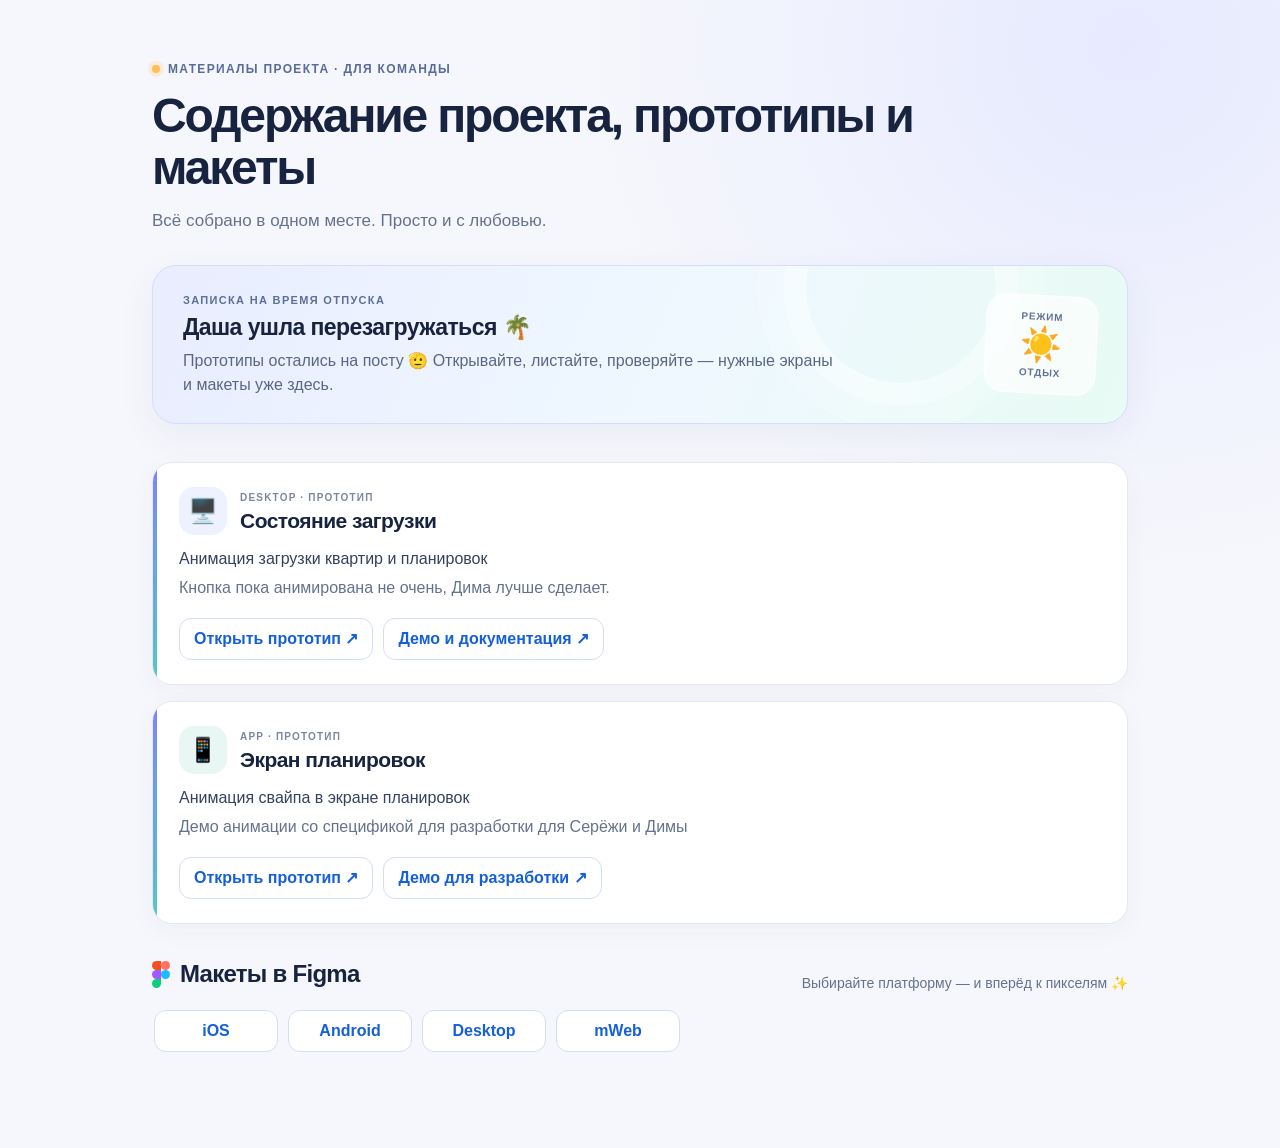
==== index.html @ 186eafad "Remove icons from platform chips" ====
<!doctype html>
<html lang="ru">
<head>
  <meta charset="utf-8">
  <meta name="viewport" content="width=device-width, initial-scale=1">
  <meta name="robots" content="noindex, nofollow">
  <title>Содержание проекта, прототипы и макеты</title>
  <style>
    *{box-sizing:border-box}
    :root{color-scheme:light;--ink:#18233f;--muted:#66728d;--blue:#1769f5;--line:#e3e8f3}
    body{max-width:1040px;margin:0 auto;padding:56px 32px 88px;font:16px/1.5 Inter,-apple-system,BlinkMacSystemFont,"Segoe UI",sans-serif;color:var(--ink);background:radial-gradient(ellipse at 88% 4%,#e7eaff 0,transparent 34%),#f6f7fc}
    h1,h2,h3,p{margin:0}
    header{margin-bottom:28px}
    .eyebrow{display:inline-flex;align-items:center;gap:8px;margin-bottom:12px;color:#586b9a;font-size:12px;font-weight:750;letter-spacing:.11em;text-transform:uppercase}
    .eyebrow::before{content:"";width:8px;height:8px;border-radius:50%;background:#ffbf54;box-shadow:0 0 0 4px #ffbf5430}
    h1{max-width:800px;font-size:clamp(34px,5vw,48px);line-height:1.08;letter-spacing:-.045em}
    .intro{margin-top:14px;color:var(--muted);font-size:17px}
    .holiday-note{position:relative;display:flex;align-items:center;justify-content:space-between;gap:24px;overflow:hidden;margin:32px 0 38px;padding:26px 30px;border:1px solid #d4dcff;border-radius:24px;background:linear-gradient(112deg,#e9edff 0%,#eff8ff 54%,#e8fbf4 100%);box-shadow:0 12px 36px #314b8710}
    .holiday-note::after{content:"";position:absolute;right:130px;top:-74px;width:190px;height:190px;border:1px solid #ffffffa8;border-radius:50%;box-shadow:0 0 0 22px #ffffff45,0 0 0 48px #ffffff28;pointer-events:none}
    .holiday-copy,.holiday-sticker{position:relative;z-index:1}
    .holiday-kicker{display:block;margin-bottom:5px;color:#5d6e9a;font-size:11px;font-weight:800;letter-spacing:.12em;text-transform:uppercase}
    .holiday-note h2{font-size:23px;line-height:1.2;letter-spacing:-.025em}
    .holiday-note p{max-width:650px;margin-top:8px;color:#596784}
    .holiday-sticker{flex:none;display:grid;justify-items:center;gap:2px;min-width:112px;padding:13px 15px;border:1px solid #ffffffbd;border-radius:20px;background:#ffffffa8;transform:rotate(3deg)}
    .holiday-sticker span{color:#627292;font-size:10px;font-weight:800;letter-spacing:.08em;text-transform:uppercase}
    .holiday-sticker strong{font-size:34px;line-height:1.1}
    .cards{display:grid;gap:16px}
    .prototype-card{position:relative;overflow:hidden;padding:24px 26px;border:1px solid var(--line);border-radius:20px;background:#fff;box-shadow:0 8px 28px #27385b09;transition:transform 160ms ease,box-shadow 160ms ease}
    .prototype-card:hover{transform:translateY(-2px);box-shadow:0 14px 34px #27385b14}
    .prototype-card::before{content:"";position:absolute;left:0;top:0;bottom:0;width:4px;background:linear-gradient(180deg,#7a83ff,#57c8c0)}
    .card-heading{display:flex;align-items:center;gap:13px;margin-bottom:12px}
    .card-icon{display:grid;place-items:center;flex:none;width:48px;height:48px;border-radius:15px;background:#eef1ff;font-size:24px}
    .app-card .card-icon{background:#e9f7f4}
    .card-kicker{display:block;margin-bottom:3px;color:#7b86a0;font-size:10px;font-weight:800;letter-spacing:.12em;text-transform:uppercase}
    h3{font-size:21px;line-height:1.2;letter-spacing:-.025em}
    .prototype-card p{color:#34415f}
    .prototype-card p+p{margin-top:5px;color:var(--muted)}
    .links{display:flex;gap:10px;flex-wrap:wrap;margin-top:18px}
    a{color:var(--blue)}
    .links a,.figma-links a{display:inline-flex;align-items:center;gap:8px;min-height:42px;padding:8px 14px;border:1px solid #d4def3;border-radius:12px;background:#fff;color:#145fda;font-weight:650;text-decoration:none;transition:background 140ms ease,border-color 140ms ease,transform 140ms ease}
    .links a:hover,.figma-links a:hover{transform:translateY(-1px);border-color:#abc2f3;background:#f2f6ff}
    a:focus-visible{outline:3px solid #8eb3ff;outline-offset:3px}
    .figma-section{margin-top:36px}
    .section-heading{display:flex;align-items:baseline;justify-content:space-between;gap:16px;margin-bottom:14px}
    .section-heading h2{font-size:24px;line-height:1.2;letter-spacing:-.03em}
    .figma-heading{display:flex;align-items:center;gap:10px}
    .figma-mark{display:block;width:18px;height:27px;flex:none}
    .section-heading p{color:var(--muted);font-size:14px}
    .figma-links{display:flex;gap:10px;flex-wrap:nowrap;overflow-x:auto;white-space:nowrap;padding:2px 2px 8px;scrollbar-width:thin}
    .figma-links a{min-width:124px;justify-content:center}
    @media(max-width:650px){body{padding:34px 18px 56px}.holiday-note{align-items:flex-start;margin:24px 0 30px;padding:22px 20px}.holiday-sticker{min-width:78px;padding:10px}.holiday-sticker span{font-size:8px}.holiday-sticker strong{font-size:28px}.holiday-note h2{font-size:20px}.section-heading{display:block}.section-heading p{margin-top:5px}.prototype-card{padding:21px 20px}}
    @media(prefers-reduced-motion:reduce){*,*::before,*::after{scroll-behavior:auto!important;transition:none!important}}
  </style>
</head>
<body>
  <header>
    <div class="eyebrow">Материалы проекта · для команды</div>
    <h1>Содержание проекта, прототипы и макеты</h1>
    <p class="intro">Всё собрано в одном месте. Просто и с любовью.</p>
  </header>

  <aside class="holiday-note" aria-label="Записка на время отпуска">
    <div class="holiday-copy">
      <span class="holiday-kicker">Записка на время отпуска</span>
      <h2>Даша ушла перезагружаться 🌴</h2>
      <p>Прототипы остались на посту 🫡 Открывайте, листайте, проверяйте — нужные экраны и макеты уже здесь.</p>
    </div>
    <div class="holiday-sticker" aria-hidden="true"><span>режим</span><strong>☀️</strong><span>отдых</span></div>
  </aside>

  <section id="apartments" class="cards" aria-label="Прототипы">
    <article class="prototype-card">
      <div class="card-heading">
        <span class="card-icon" aria-hidden="true">🖥️</span>
        <div><span class="card-kicker">Desktop · прототип</span><h3>Состояние загрузки</h3></div>
      </div>
      <p>Анимация загрузки квартир и планировок</p>
      <p>Кнопка пока анимирована не очень, Дима лучше сделает.</p>
      <div class="links">
        <a href="apartments-a-loading/index.html?v=2">Открыть прототип ↗</a>
        <a href="apartments-a-loading/documentation.html?v=2">Демо и документация ↗</a>
      </div>
    </article>
    <article class="prototype-card app-card">
      <div class="card-heading">
        <span class="card-icon" aria-hidden="true">📱</span>
        <div><span class="card-kicker">App · прототип</span><h3>Экран планировок</h3></div>
      </div>
      <p>Анимация свайпа в экране планировок</p>
      <p>Демо анимации со спецификой для разработки для Серёжи и Димы</p>
      <div class="links">
        <a href="lesnaya-collection/prototype/index.html?v=20261010-offers12-300">Открыть прототип ↗</a>
        <a href="lesnaya-collection/dev-demo/developer-demo.html?v=20261010-offers12-300">Демо для разработки ↗</a>
      </div>
    </article>
  </section>

  <section class="figma-section" aria-labelledby="figma-title">
    <div class="section-heading">
      <h2 id="figma-title" class="figma-heading"><svg class="figma-mark" viewBox="0 0 24 36" aria-hidden="true"><path fill="#F24E1E" d="M6 0h6v12H6A6 6 0 0 1 6 0Z"/><circle fill="#FF7262" cx="18" cy="6" r="6"/><path fill="#A259FF" d="M6 12h6v12H6a6 6 0 0 1 0-12Z"/><circle fill="#1ABCFE" cx="18" cy="18" r="6"/><path fill="#0ACF83" d="M6 24h6v6a6 6 0 1 1-6-6Z"/></svg>Макеты в Figma</h2>
      <p>Выбирайте платформу — и вперёд к пикселям ✨</p>
    </div>
    <div class="figma-links">
      <a href="https://www.figma.com/design/IIbR2wbzwCwfSQuuDYLpZu/New-%D1%80%D0%B0%D1%81%D0%BA%D0%B2%D0%B0%D1%80%D1%82%D0%B8%D1%80%D0%BD%D0%B8%D0%BA?node-id=425-99694" aria-label="Макет iOS в Figma"><span>iOS</span></a>
      <a href="https://www.figma.com/design/IIbR2wbzwCwfSQuuDYLpZu/New-%D1%80%D0%B0%D1%81%D0%BA%D0%B2%D0%B0%D1%80%D1%82%D0%B8%D1%80%D0%BD%D0%B8%D0%BA?node-id=648-149261" aria-label="Макет Android в Figma"><span>Android</span></a>
      <a href="https://www.figma.com/design/IIbR2wbzwCwfSQuuDYLpZu/New-%D1%80%D0%B0%D1%81%D0%BA%D0%B2%D0%B0%D1%80%D1%82%D0%B8%D1%80%D0%BD%D0%B8%D0%BA?node-id=648-149258" aria-label="Макет Desktop в Figma"><span>Desktop</span></a>
      <a href="https://www.figma.com/design/IIbR2wbzwCwfSQuuDYLpZu/New-%D1%80%D0%B0%D1%81%D0%BA%D0%B2%D0%B0%D1%80%D1%82%D0%B8%D1%80%D0%BD%D0%B8%D0%BA?node-id=648-149259" aria-label="Макет mWeb в Figma"><span>mWeb</span></a>
    </div>
  </section>
</body>
</html>
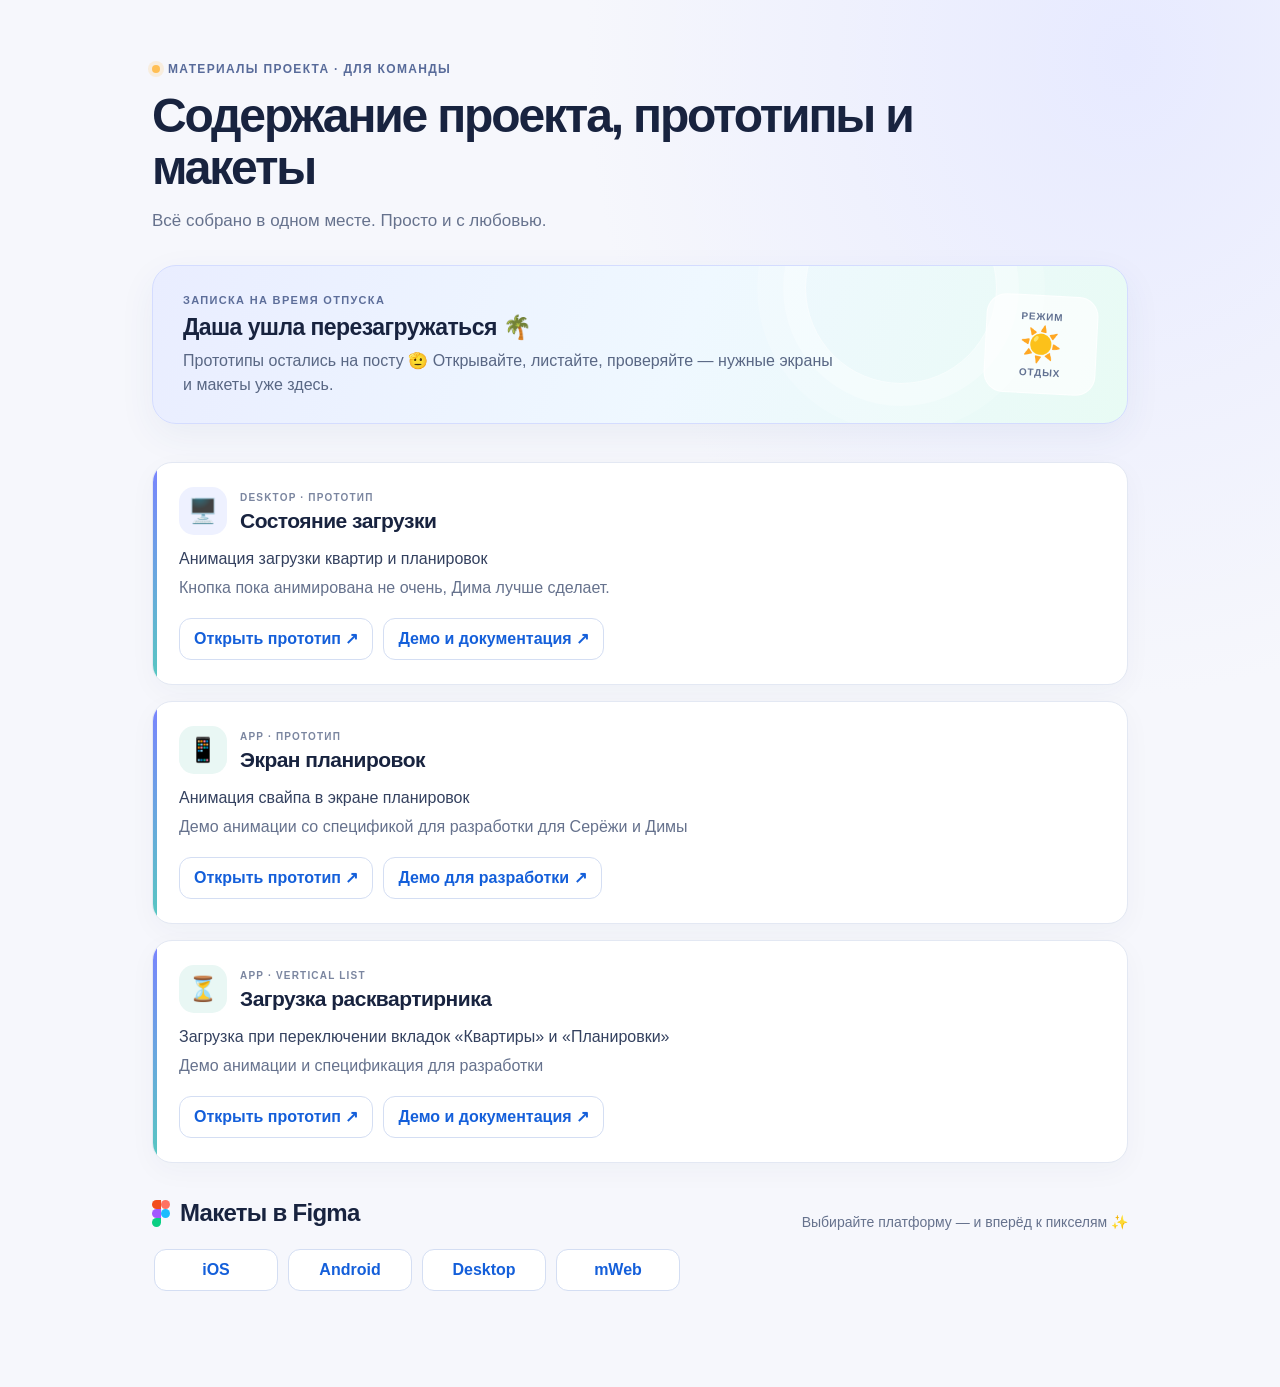
==== commit 0f745c5d: "Publish apartment loading prototype and demo" ====
--- a/index.html
+++ b/index.html
@@ -93,6 +93,18 @@
         <a href="lesnaya-collection/dev-demo/developer-demo.html?v=20261010-offers12-300">Демо для разработки ↗</a>
       </div>
     </article>
+    <article class="prototype-card app-card">
+      <div class="card-heading">
+        <span class="card-icon" aria-hidden="true">⏳</span>
+        <div><span class="card-kicker">App · vertical list</span><h3>Загрузка расквартирника</h3></div>
+      </div>
+      <p>Загрузка при переключении вкладок «Квартиры» и «Планировки»</p>
+      <p>Демо анимации и спецификация для разработки</p>
+      <div class="links">
+        <a href="kaob-vertical-list-loading/index.html?v=20261009-tabs-loading">Открыть прототип ↗</a>
+        <a href="kaob-vertical-list-loading/documentation.html?v=20261009-tabs-loading">Демо и документация ↗</a>
+      </div>
+    </article>
   </section>
 
   <section class="figma-section" aria-labelledby="figma-title">
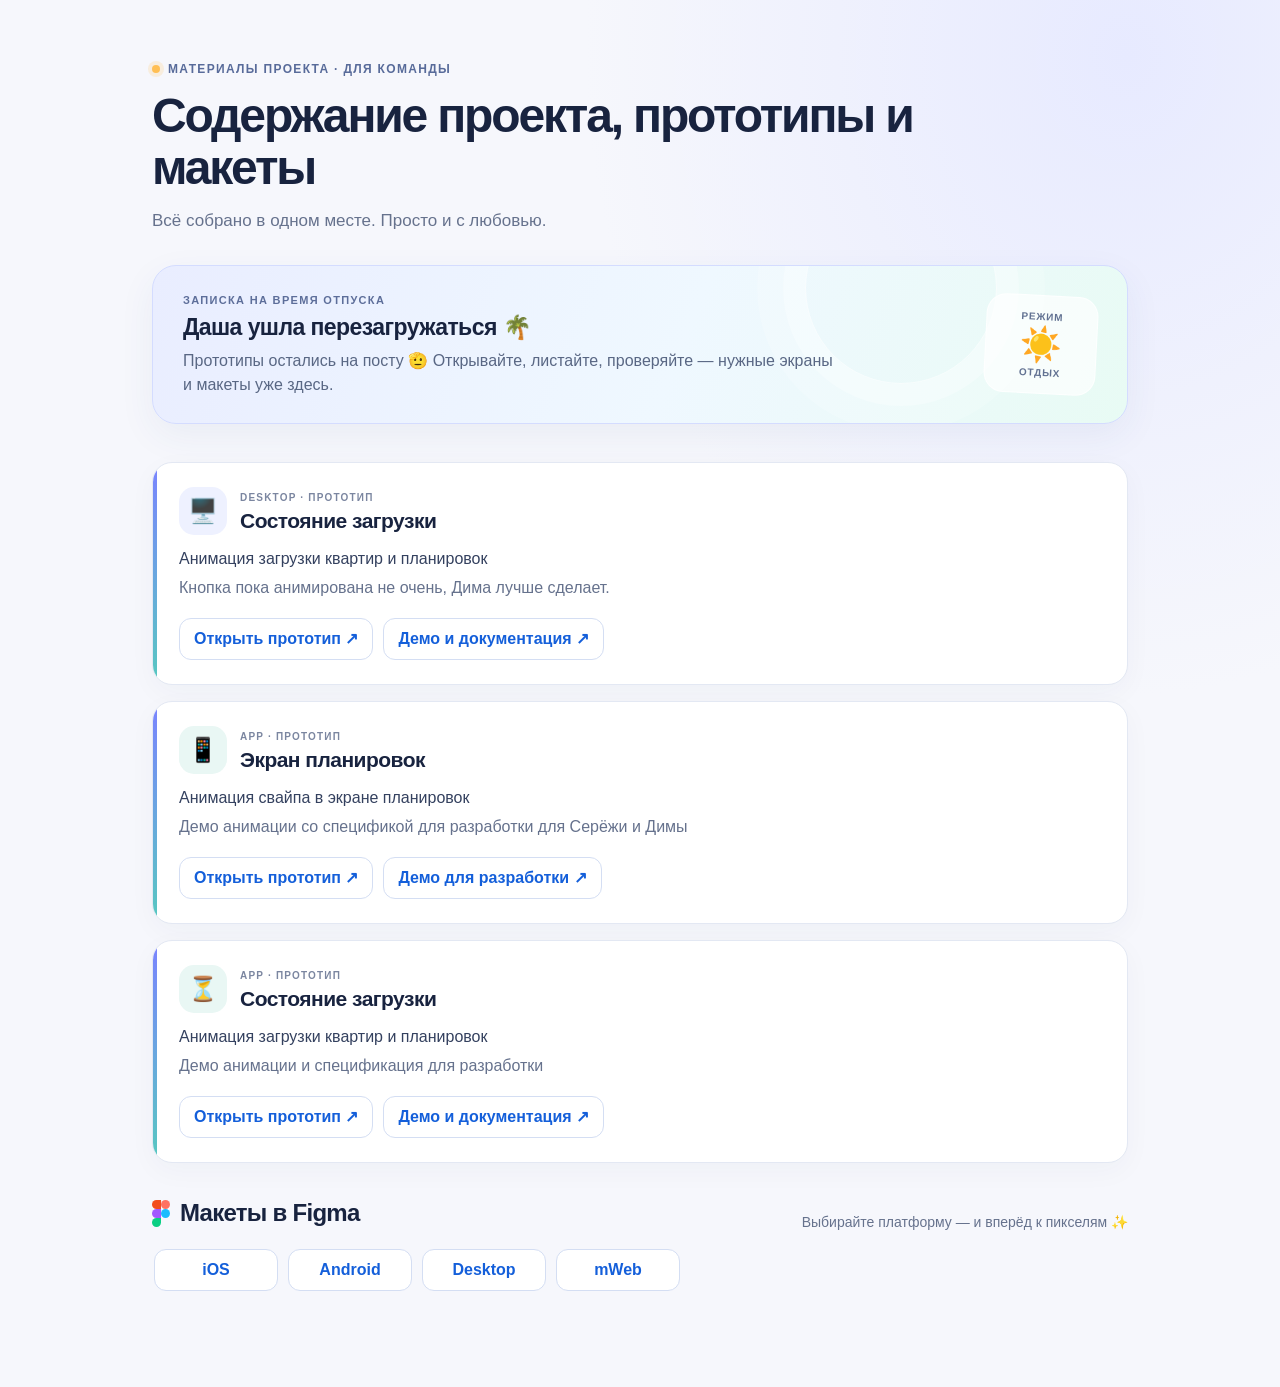
==== commit 85e249be: "Rename loading prototype card" ====
--- a/index.html
+++ b/index.html
@@ -96,9 +96,9 @@
     <article class="prototype-card app-card">
       <div class="card-heading">
         <span class="card-icon" aria-hidden="true">⏳</span>
-        <div><span class="card-kicker">App · vertical list</span><h3>Загрузка расквартирника</h3></div>
+        <div><span class="card-kicker">App · прототип</span><h3>Состояние загрузки</h3></div>
       </div>
-      <p>Загрузка при переключении вкладок «Квартиры» и «Планировки»</p>
+      <p>Анимация загрузки квартир и планировок</p>
       <p>Демо анимации и спецификация для разработки</p>
       <div class="links">
         <a href="kaob-vertical-list-loading/index.html?v=20261009-tabs-loading">Открыть прототип ↗</a>
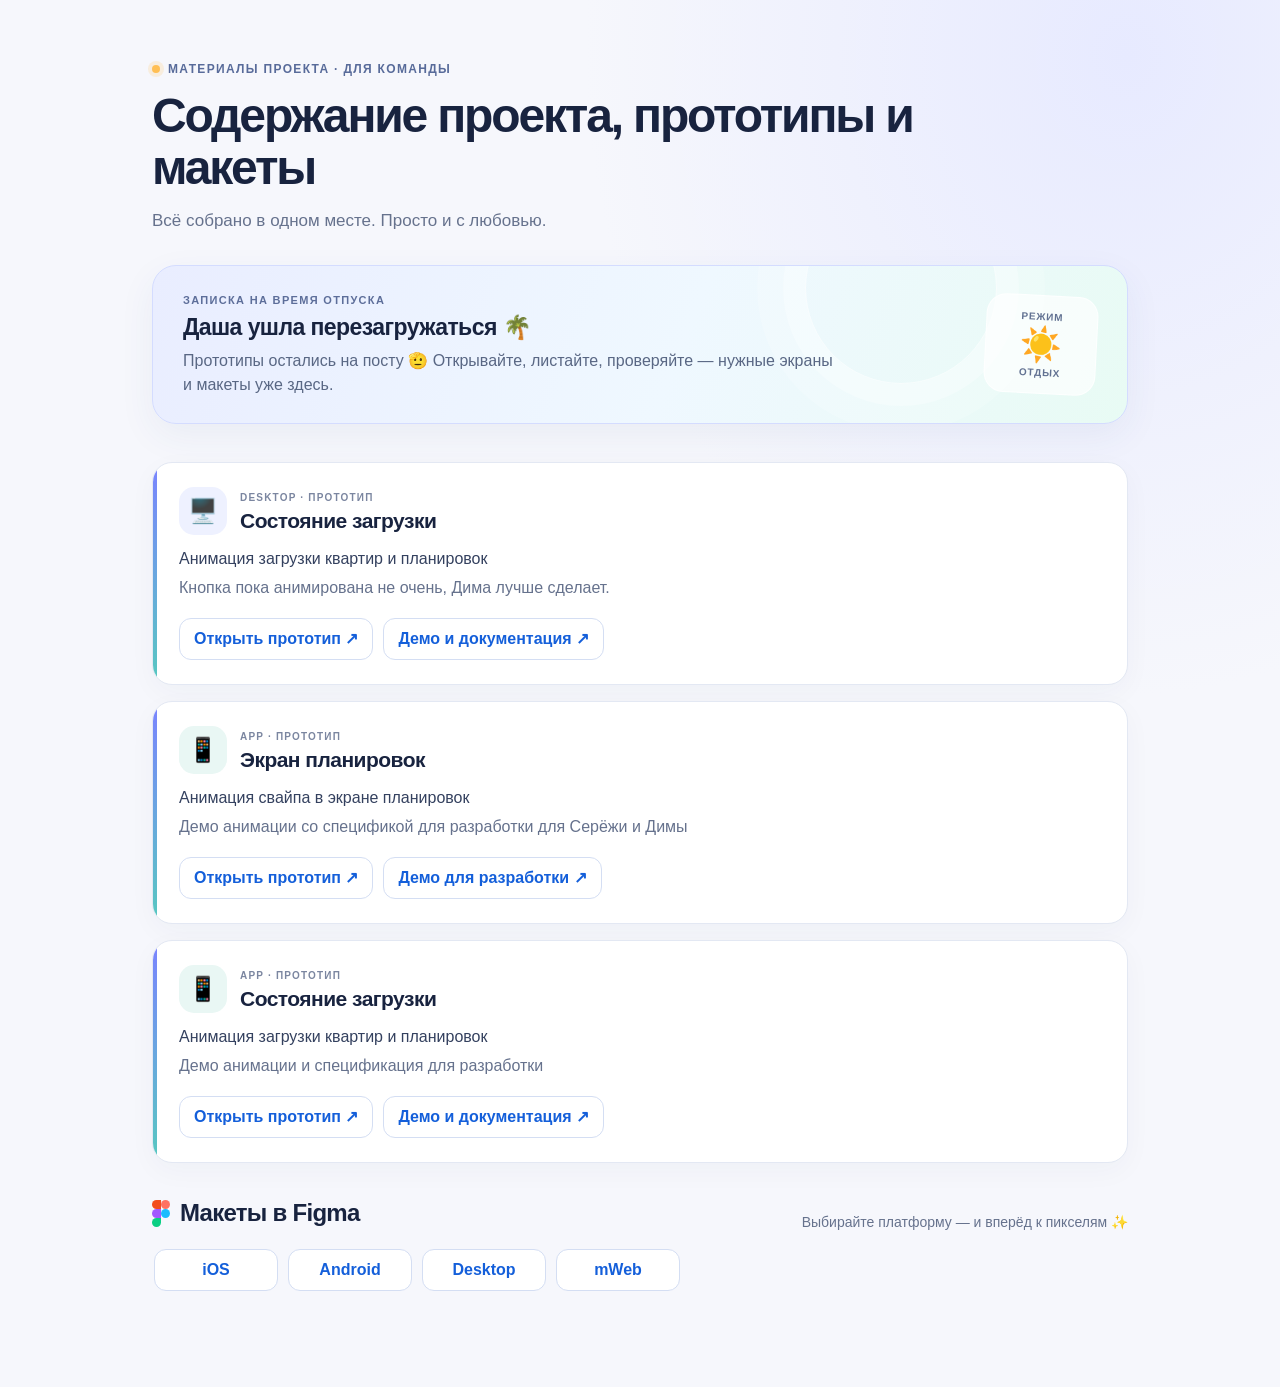
==== commit 501ab7b5: "Use phone icon for App prototype" ====
--- a/index.html
+++ b/index.html
@@ -95,7 +95,7 @@
     </article>
     <article class="prototype-card app-card">
       <div class="card-heading">
-        <span class="card-icon" aria-hidden="true">⏳</span>
+        <span class="card-icon" aria-hidden="true">📱</span>
         <div><span class="card-kicker">App · прототип</span><h3>Состояние загрузки</h3></div>
       </div>
       <p>Анимация загрузки квартир и планировок</p>
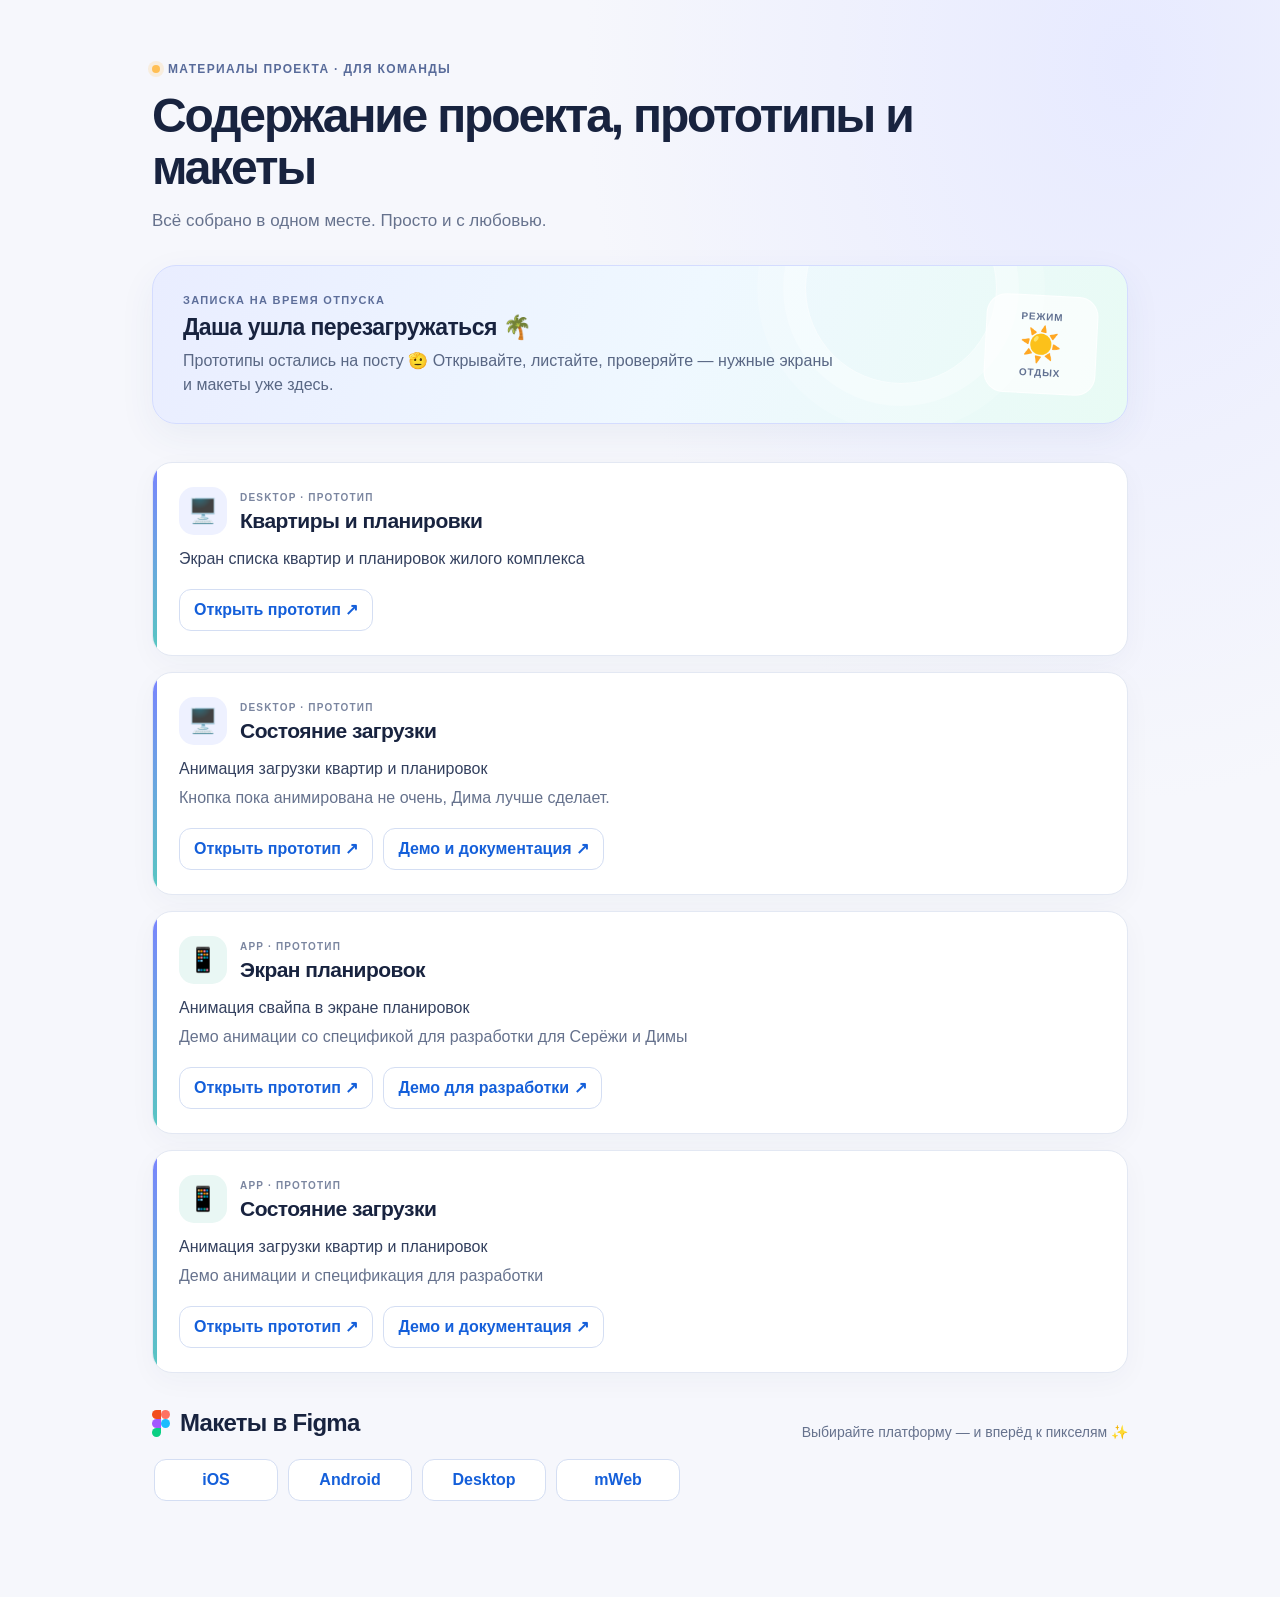
==== commit f1d640c4: "Publish apartments A prototype" ====
--- a/index.html
+++ b/index.html
@@ -72,6 +72,16 @@
     <article class="prototype-card">
       <div class="card-heading">
         <span class="card-icon" aria-hidden="true">🖥️</span>
+        <div><span class="card-kicker">Desktop · прототип</span><h3>Квартиры и планировки</h3></div>
+      </div>
+      <p>Экран списка квартир и планировок жилого комплекса</p>
+      <div class="links">
+        <a href="apartments-a/index.html">Открыть прототип ↗</a>
+      </div>
+    </article>
+    <article class="prototype-card">
+      <div class="card-heading">
+        <span class="card-icon" aria-hidden="true">🖥️</span>
         <div><span class="card-kicker">Desktop · прототип</span><h3>Состояние загрузки</h3></div>
       </div>
       <p>Анимация загрузки квартир и планировок</p>
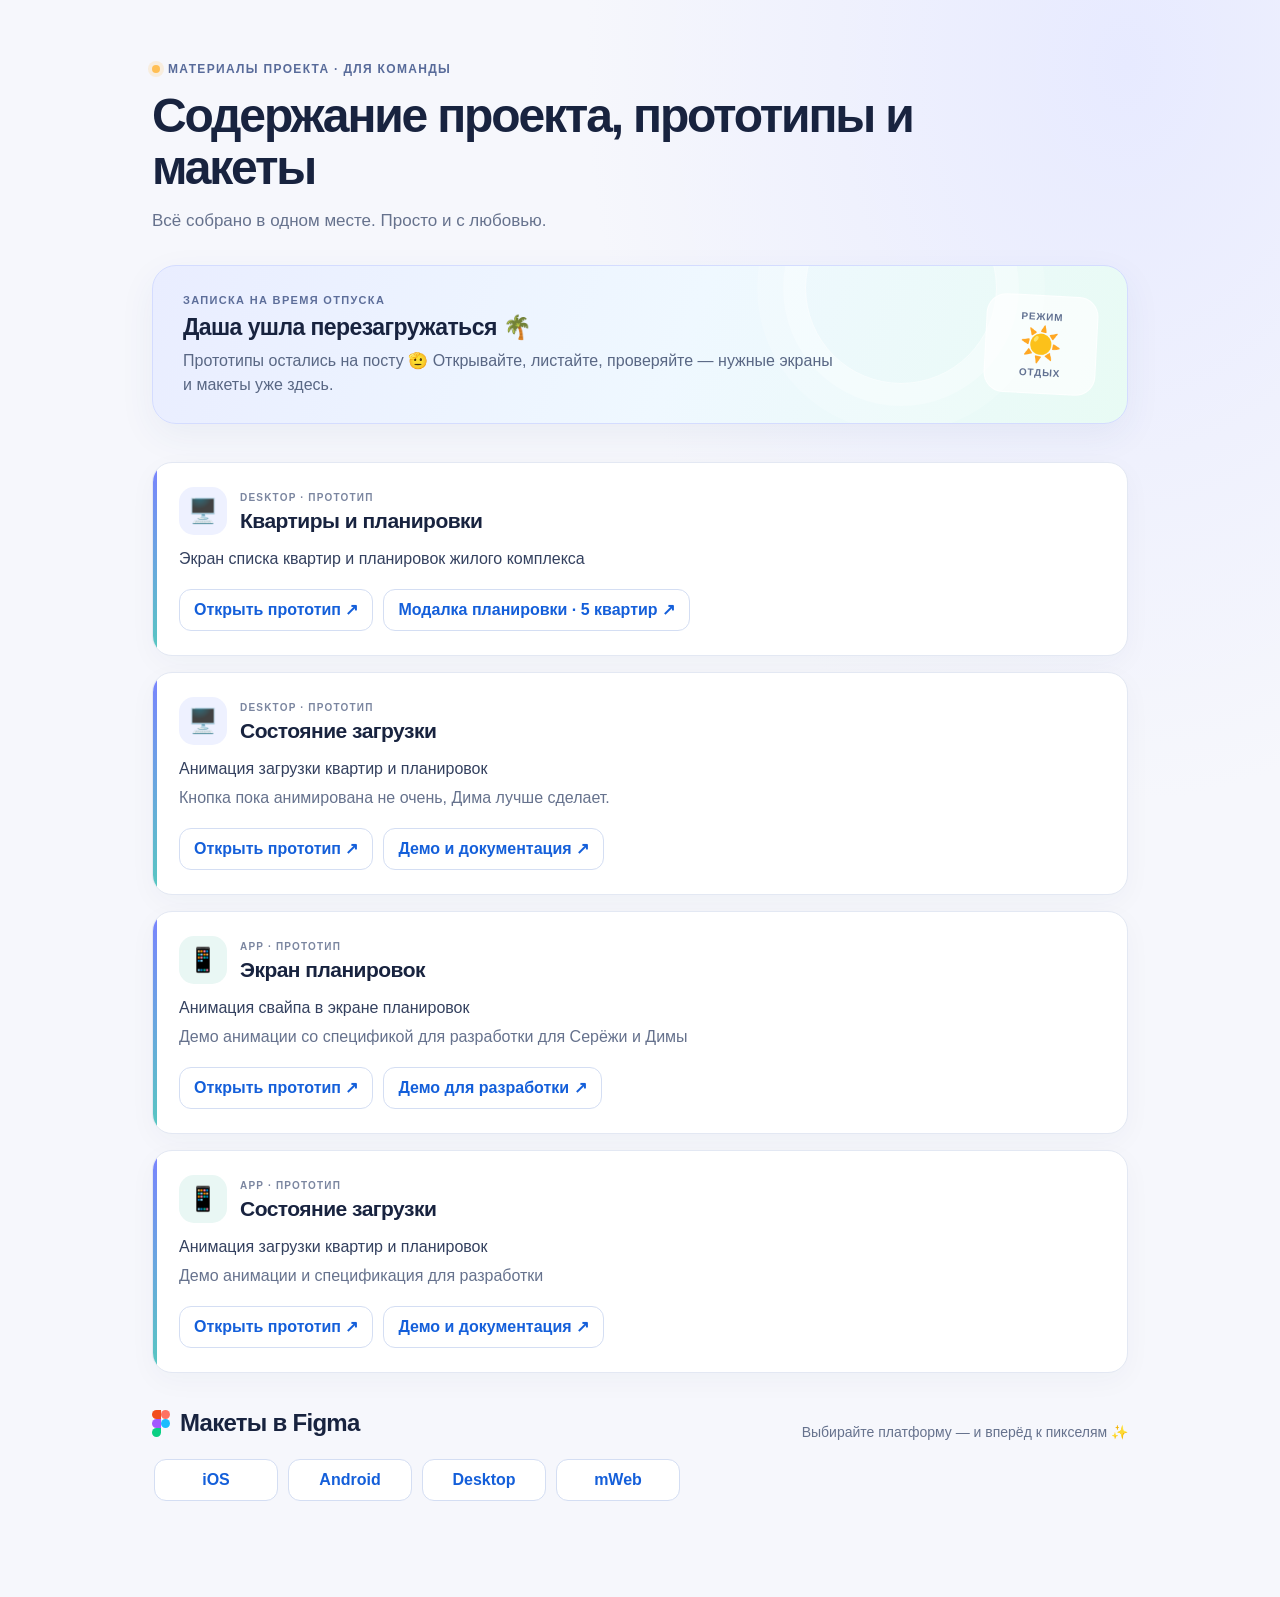
==== commit 95096fce: "Add direct link to plan modal" ====
--- a/index.html
+++ b/index.html
@@ -77,6 +77,7 @@
       <p>Экран списка квартир и планировок жилого комплекса</p>
       <div class="links">
         <a href="apartments-a/index.html">Открыть прототип ↗</a>
+        <a href="apartments-a/index.html?plan=visual-fallback-006">Модалка планировки · 5 квартир ↗</a>
       </div>
     </article>
     <article class="prototype-card">
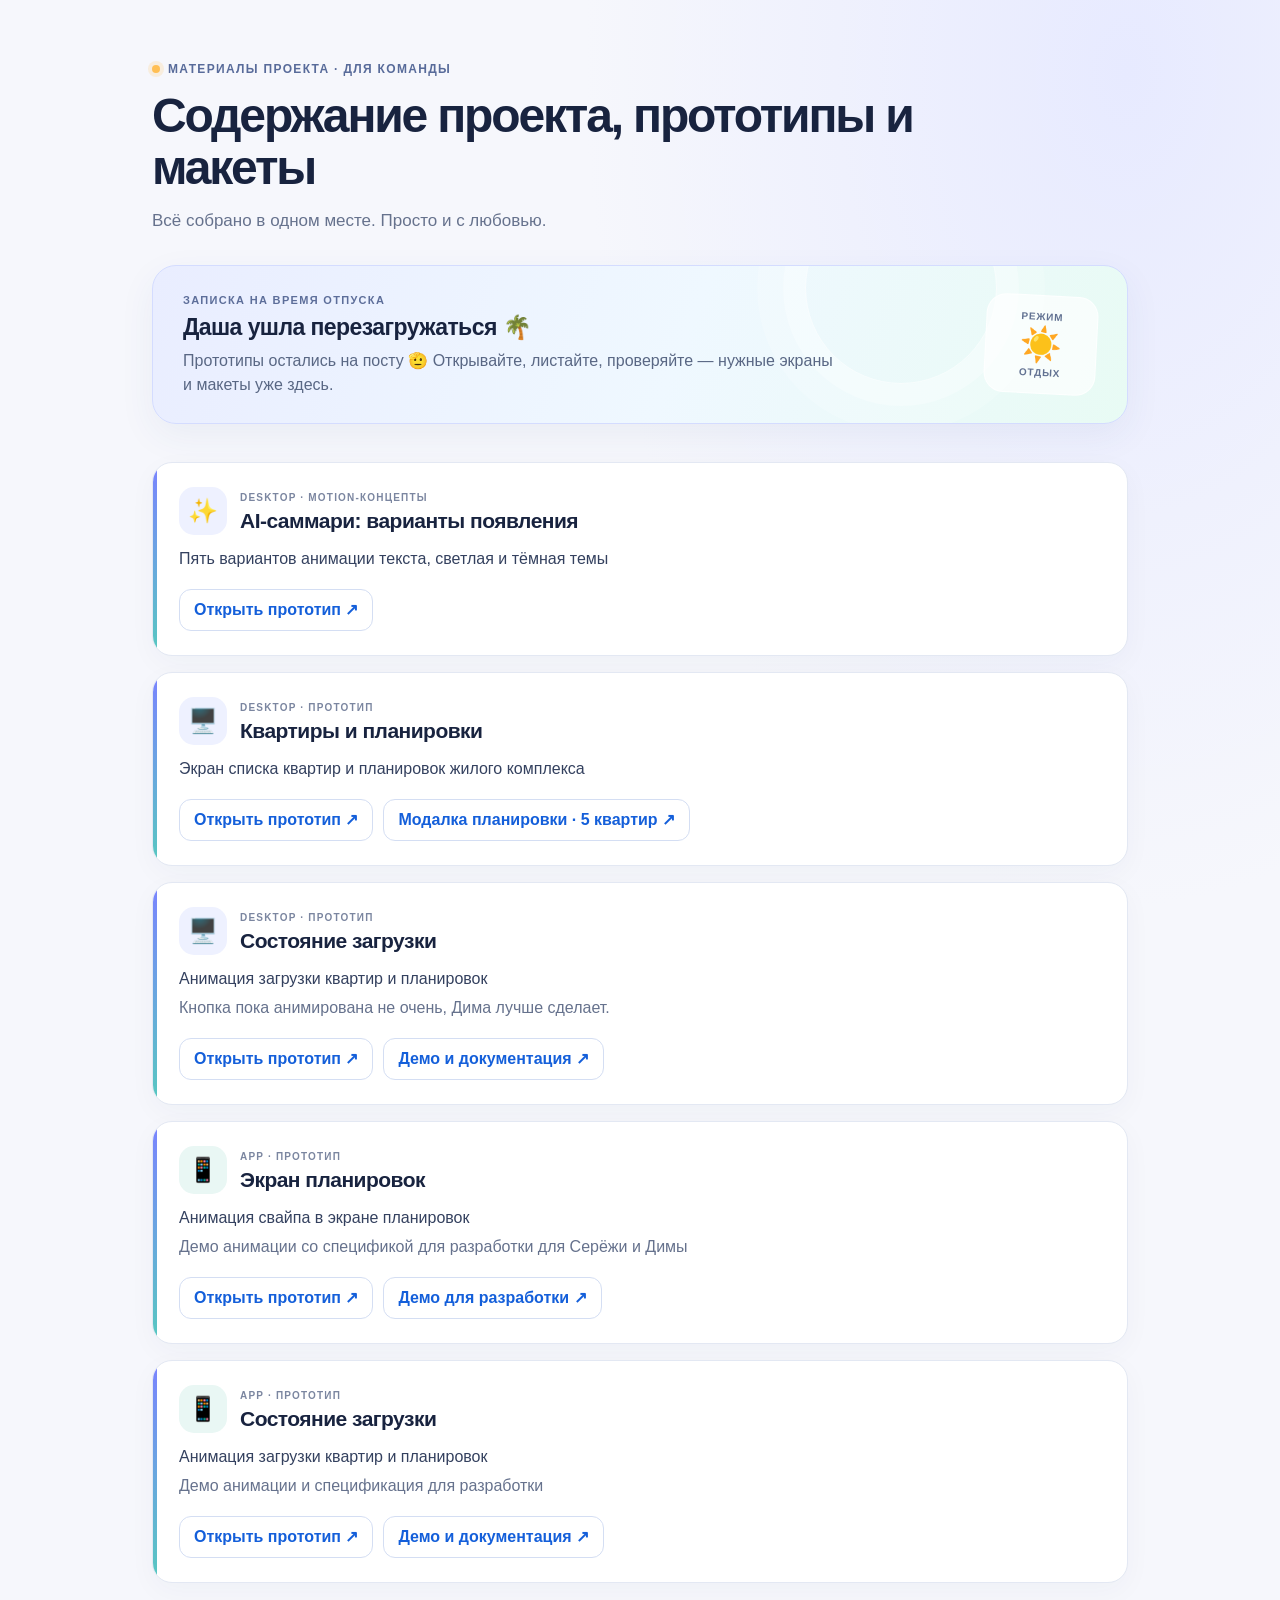
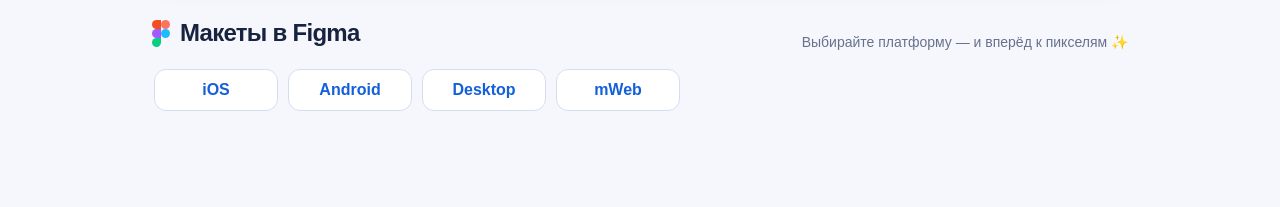
==== commit f17cebe7: "Add AI summary motion prototype to index" ====
--- a/index.html
+++ b/index.html
@@ -71,6 +71,16 @@
   <section id="apartments" class="cards" aria-label="Прототипы">
     <article class="prototype-card">
       <div class="card-heading">
+        <span class="card-icon" aria-hidden="true">✨</span>
+        <div><span class="card-kicker">Desktop · motion-концепты</span><h3>AI-саммари: варианты появления</h3></div>
+      </div>
+      <p>Пять вариантов анимации текста, светлая и тёмная темы</p>
+      <div class="links">
+        <a href="ai-summary-motion/index.html">Открыть прототип ↗</a>
+      </div>
+    </article>
+    <article class="prototype-card">
+      <div class="card-heading">
         <span class="card-icon" aria-hidden="true">🖥️</span>
         <div><span class="card-kicker">Desktop · прототип</span><h3>Квартиры и планировки</h3></div>
       </div>
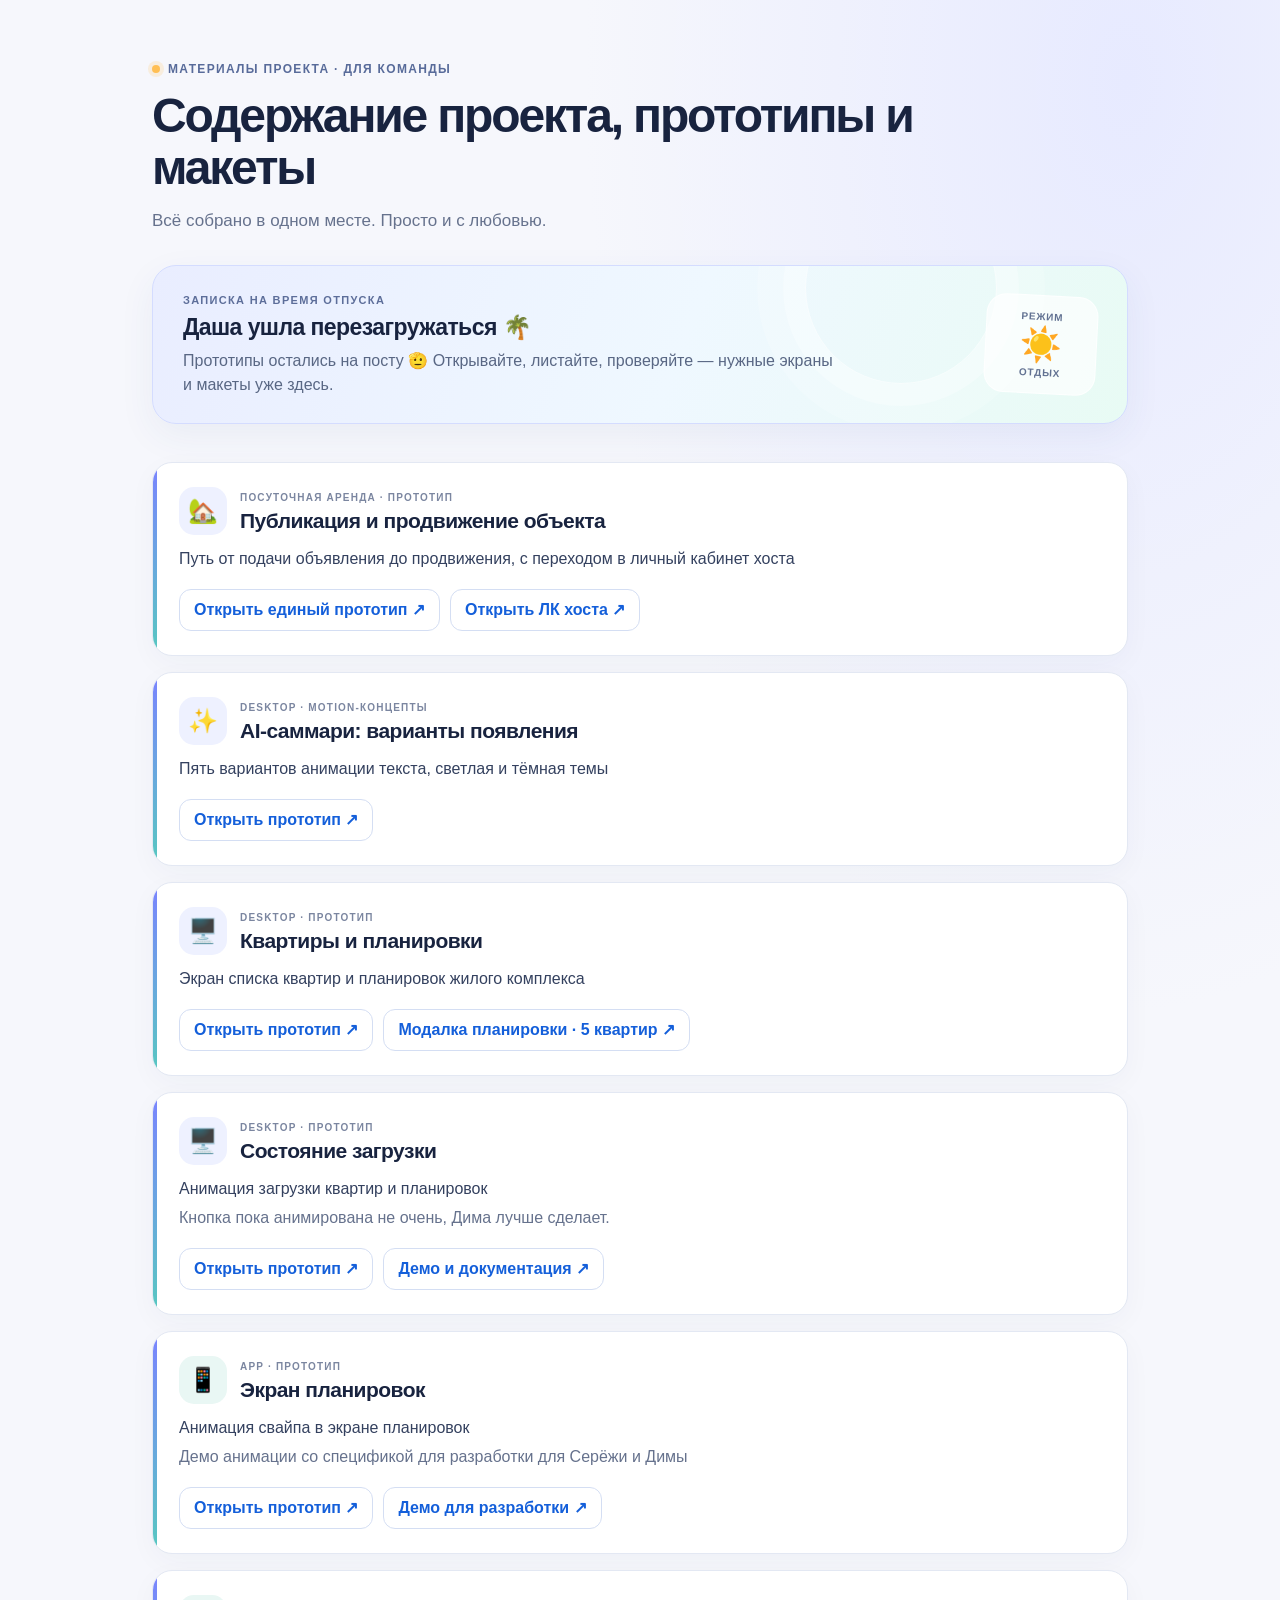
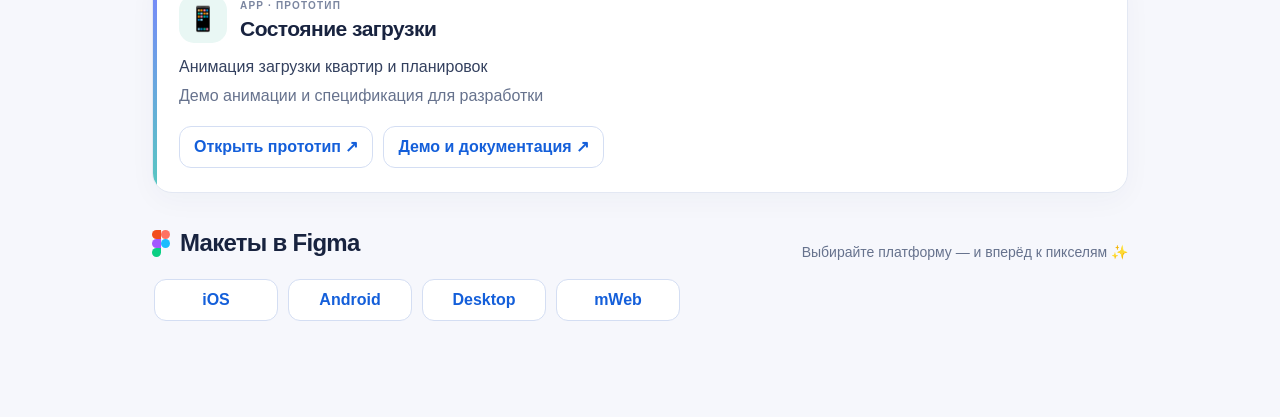
==== commit ff0e7d43: "Add unified host promotion prototype" ====
--- a/index.html
+++ b/index.html
@@ -71,6 +71,17 @@
   <section id="apartments" class="cards" aria-label="Прототипы">
     <article class="prototype-card">
       <div class="card-heading">
+        <span class="card-icon" aria-hidden="true">🏡</span>
+        <div><span class="card-kicker">Посуточная аренда · прототип</span><h3>Публикация и продвижение объекта</h3></div>
+      </div>
+      <p>Путь от подачи объявления до продвижения, с переходом в личный кабинет хоста</p>
+      <div class="links">
+        <a href="promotion-prototype.html">Открыть единый прототип ↗</a>
+        <a href="cian-prototype/posutochno.html">Открыть ЛК хоста ↗</a>
+      </div>
+    </article>
+    <article class="prototype-card">
+      <div class="card-heading">
         <span class="card-icon" aria-hidden="true">✨</span>
         <div><span class="card-kicker">Desktop · motion-концепты</span><h3>AI-саммари: варианты появления</h3></div>
       </div>
